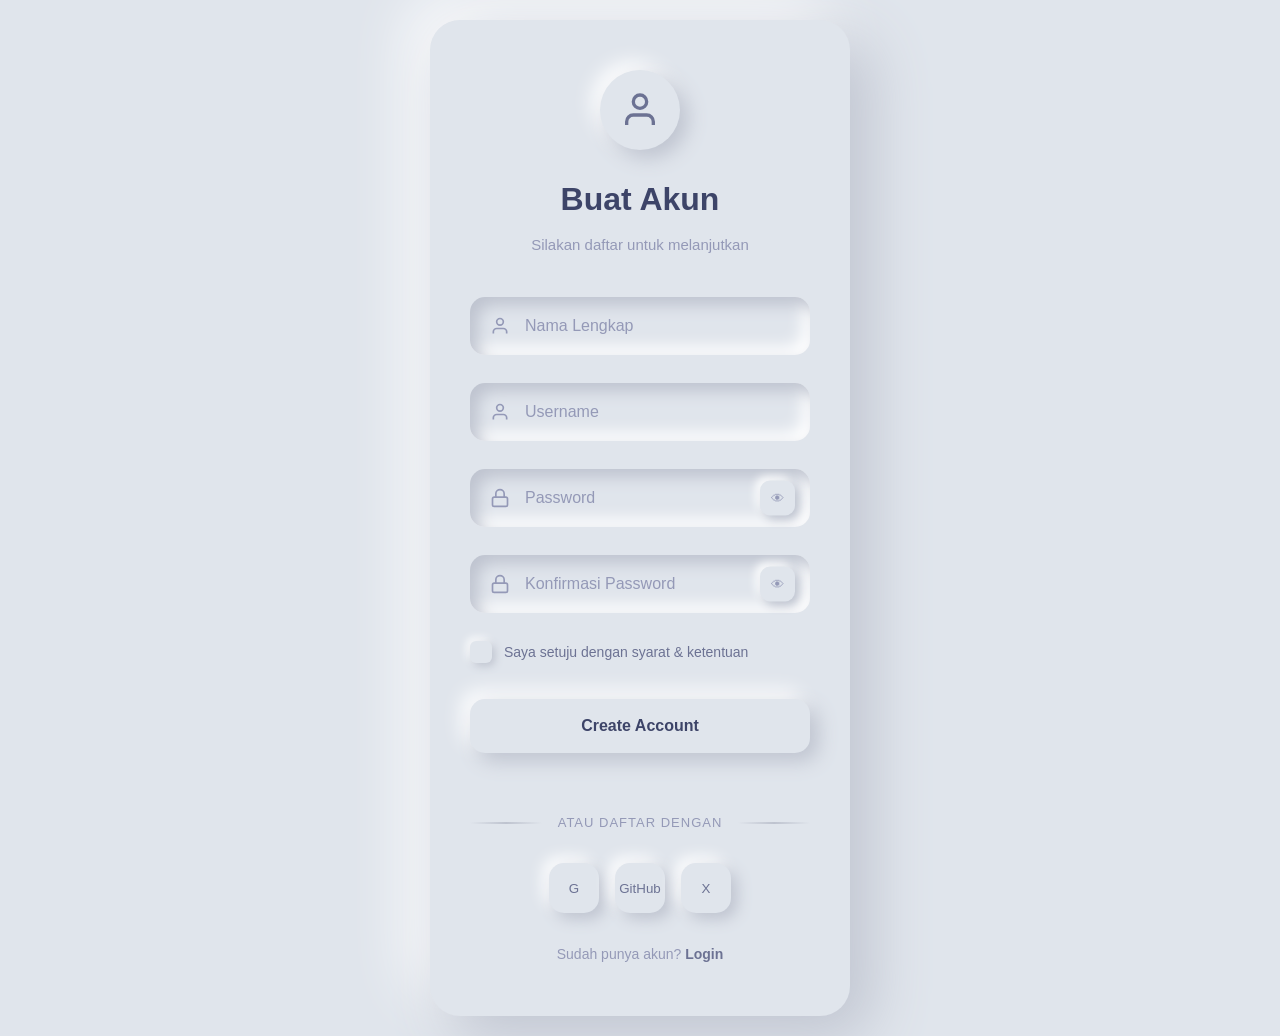
==== login/index.html @ 5c36f398 "Update index.html" ====
<!DOCTYPE html>
<html lang="en">
<head>
    <meta charset="UTF-8">
    <meta name="viewport" content="width=device-width, initial-scale=1.0">
    <title>Neumorphism Register Form</title>

    <link rel="stylesheet" href="style.css">
</head>
<body>

<div class="login-container">
    <div class="login-card">

        <div class="login-header">
            <div class="neu-icon">
                <div class="icon-inner">
                    <svg viewBox="0 0 24 24" fill="none" stroke="currentColor" stroke-width="2">
                        <path d="M20 21v-2a4 4 0 0 0-4-4H8a4 4 0 0 0-4 4v2"/>
                        <circle cx="12" cy="7" r="4"/>
                    </svg>
                </div>
            </div>

            <h2>Buat Akun</h2>
            <p>Silakan daftar untuk melanjutkan</p>
        </div>

        <form class="login-form" id="registerForm" novalidate>
            <form id="loginForm">

            <!-- Nama Lengkap -->
            <div class="form-group">
                <div class="input-group neu-input">
                    <input type="text" id="fullname" name="fullname" required placeholder="Nama Lengkap">

                    <label for="fullname">Nama Lengkap</label>

                    <div class="input-icon">
                        <svg viewBox="0 0 24 24" fill="none" stroke="currentColor" stroke-width="2">
                            <path d="M20 21v-2a4 4 0 0 0-4-4H8a4 4 0 0 0-4 4v2"/>
                            <circle cx="12" cy="7" r="4"/>
                        </svg>
                    </div>
                </div>
            </div>

            <!-- Username -->
            <div class="form-group">
                <div class="input-group neu-input">
                    <input type="text" id="username" name="username" required placeholder="Username">

                    <label for="username">Username</label>

                    <div class="input-icon">
                        <svg viewBox="0 0 24 24" fill="none" stroke="currentColor" stroke-width="2">
                            <path d="M20 21v-2a4 4 0 0 0-4-4H8a4 4 0 0 0-4 4v2"/>
                            <circle cx="12" cy="7" r="4"/>
                        </svg>
                    </div>
                </div>
            </div>

            <!-- Password -->
            <div class="form-group">
                <div class="input-group neu-input password-group">

                    <input type="password" id="password" name="password" required placeholder="Password">

                    <label for="password">Password</label>

                    <div class="input-icon">
                        <svg viewBox="0 0 24 24" fill="none" stroke="currentColor" stroke-width="2">
                            <rect x="3" y="11" width="18" height="11" rx="2"/>
                            <path d="M7 11V7a5 5 0 0110 0v4"/>
                        </svg>
                    </div>

                    <button type="button" class="password-toggle neu-toggle">
                        👁
                    </button>

                </div>
            </div>

            <!-- Konfirmasi Password -->
            <div class="form-group">
                <div class="input-group neu-input password-group">

                    <input type="password" id="confirmPassword" name="confirmPassword" required placeholder="Konfirmasi Password">

                    <label for="confirmPassword">Konfirmasi Password</label>

                    <div class="input-icon">
                        <svg viewBox="0 0 24 24" fill="none" stroke="currentColor" stroke-width="2">
                            <rect x="3" y="11" width="18" height="11" rx="2"/>
                            <path d="M7 11V7a5 5 0 0110 0v4"/>
                        </svg>
                    </div>

                    <button type="button" class="password-toggle neu-toggle">
                        👁
                    </button>

                </div>
            </div>

            <!-- Checkbox -->
            <div class="form-options">
                <div class="remember-wrapper">
                    <input type="checkbox" id="terms" required>

                    <label for="terms" class="checkbox-label">
                        <div class="neu-checkbox">
                            <svg viewBox="0 0 24 24" fill="none" stroke="currentColor" stroke-width="3">
                                <polyline points="20 6 9 17 4 12"/>
                            </svg>
                        </div>

                        Saya setuju dengan syarat & ketentuan
                    </label>
                </div>
            </div>

            <!-- Button -->
            <button type="submit" class="neu-button login-btn">

                <span class="btn-text">Create Account</span>

                <div class="btn-loader">
                    <div class="neu-spinner"></div>
                </div>

            </button>

        </form>

        <!-- Divider -->
        <div class="divider">
            <div class="divider-line"></div>
            <span>atau daftar dengan</span>
            <div class="divider-line"></div>
        </div>

        <!-- Social -->
        <div class="social-login">

            <button type="button" class="social-btn neu-social">
                G
            </button>

            <button type="button" class="social-btn neu-social">
                GitHub
            </button>

            <button type="button" class="social-btn neu-social">
                X
            </button>

        </div>

        <!-- Login Link -->
        <div class="signup-link">
            <p>Sudah punya akun? <a href="#">Login</a></p>
        </div>

    </div>
</div>

    <script src="js/login.js"></script>
</body>
</html>
---- login/style.css ----
/* Neumorphism Login Form - Complete & Self-Contained */

* {
    margin: 0;
    padding: 0;
    box-sizing: border-box;
}

body {
    font-family: -apple-system, BlinkMacSystemFont, 'Segoe UI', Roboto, sans-serif;
    background: #e0e5ec;
    min-height: 100vh;
    display: flex;
    align-items: center;
    justify-content: center;
    padding: 20px;
    line-height: 1.6;
}

.login-container {
    width: 100%;
    max-width: 420px;
}

.login-card {
    background: #e0e5ec;
    border-radius: 30px;
    padding: 50px 40px;
    box-shadow: 
        20px 20px 60px #bec3cf,
        -20px -20px 60px #ffffff;
    position: relative;
    transition: all 0.3s ease;
}

.login-card:hover {
    transform: translateY(-5px);
}

.login-header {
    text-align: center;
    margin-bottom: 40px;
}

.neu-icon {
    width: 80px;
    height: 80px;
    margin: 0 auto 24px;
    background: #e0e5ec;
    border-radius: 50%;
    display: flex;
    align-items: center;
    justify-content: center;
    box-shadow: 
        8px 8px 20px #bec3cf,
        -8px -8px 20px #ffffff,
        inset 0 0 0 #bec3cf,
        inset 0 0 0 #ffffff;
    transition: all 0.3s ease;
}

.neu-icon:hover {
    box-shadow: 
        4px 4px 10px #bec3cf,
        -4px -4px 10px #ffffff,
        inset 4px 4px 10px #bec3cf,
        inset -4px -4px 10px #ffffff;
}

.icon-inner {
    width: 40px;
    height: 40px;
    display: flex;
    align-items: center;
    justify-content: center;
    color: #6c7293;
}

.icon-inner svg {
    width: 100%;
    height: 100%;
}

.login-header h2 {
    color: #3d4468;
    font-size: 2rem;
    font-weight: 600;
    margin-bottom: 8px;
}

.login-header p {
    color: #9499b7;
    font-size: 15px;
    font-weight: 400;
}

/* Neumorphic Input Styles */
.form-group {
    margin-bottom: 28px;
    position: relative;
}

.neu-input {
    position: relative;
    background: #e0e5ec;
    border-radius: 15px;
    box-shadow: 
        inset 8px 8px 16px #bec3cf,
        inset -8px -8px 16px #ffffff;
    transition: all 0.3s ease;
}

.neu-input:focus-within {
    box-shadow: 
        inset 4px 4px 8px #bec3cf,
        inset -4px -4px 8px #ffffff;
}

.neu-input input {
    width: 100%;
    background: transparent;
    border: none;
    padding: 20px 24px;
    padding-left: 55px;
    color: #3d4468;
    font-size: 16px;
    font-weight: 500;
    outline: none;
    transition: all 0.3s ease;
}

.neu-input input::placeholder {
    color: transparent;
}

.neu-input label {
    position: absolute;
    left: 55px;
    top: 50%;
    transform: translateY(-50%);
    color: #9499b7;
    font-size: 16px;
    font-weight: 400;
    pointer-events: none;
    transition: all 0.3s ease;
}

.neu-input input:focus + label,
.neu-input input:not(:placeholder-shown) + label {
    top: 8px;
    font-size: 12px;
    color: #6c7293;
    transform: translateY(0);
}

.input-icon {
    position: absolute;
    left: 20px;
    top: 50%;
    transform: translateY(-50%);
    width: 20px;
    height: 20px;
    color: #9499b7;
    transition: all 0.3s ease;
}

.input-icon svg {
    width: 100%;
    height: 100%;
}

.neu-input:focus-within .input-icon {
    color: #6c7293;
}

/* Password Toggle */
.password-group {
    padding-right: 50px;
}

.neu-toggle {
    position: absolute;
    right: 15px;
    top: 50%;
    transform: translateY(-50%);
    background: #e0e5ec;
    border: none;
    width: 35px;
    height: 35px;
    border-radius: 10px;
    cursor: pointer;
    display: flex;
    align-items: center;
    justify-content: center;
    color: #9499b7;
    box-shadow: 
        4px 4px 10px #bec3cf,
        -4px -4px 10px #ffffff;
    transition: all 0.3s ease;
}

.neu-toggle:hover {
    color: #6c7293;
}

.neu-toggle:active {
    box-shadow: 
        inset 2px 2px 5px #bec3cf,
        inset -2px -2px 5px #ffffff;
}

.neu-toggle svg {
    width: 18px;
    height: 18px;
}

.eye-closed {
    display: none;
}

.neu-toggle.show-password .eye-open {
    display: none;
}

.neu-toggle.show-password .eye-closed {
    display: block;
}

/* Form Options */
.form-options {
    display: flex;
    justify-content: space-between;
    align-items: center;
    margin-bottom: 35px;
    flex-wrap: wrap;
    gap: 16px;
}

.remember-wrapper {
    display: flex;
    align-items: center;
    cursor: pointer;
}

.remember-wrapper input[type="checkbox"] {
    display: none;
}

.checkbox-label {
    display: flex;
    align-items: center;
    gap: 12px;
    cursor: pointer;
    user-select: none;
    color: #6c7293;
    font-size: 14px;
    font-weight: 500;
}

.neu-checkbox {
    width: 22px;
    height: 22px;
    background: #e0e5ec;
    border-radius: 6px;
    display: flex;
    align-items: center;
    justify-content: center;
    box-shadow: 
        3px 3px 8px #bec3cf,
        -3px -3px 8px #ffffff;
    transition: all 0.3s ease;
    position: relative;
    overflow: hidden;
}

.remember-wrapper input[type="checkbox"]:checked + .checkbox-label .neu-checkbox {
    box-shadow: 
        inset 2px 2px 5px #bec3cf,
        inset -2px -2px 5px #ffffff;
}

.neu-checkbox svg {
    width: 14px;
    height: 14px;
    color: #00c896;
    opacity: 0;
    transform: scale(0);
    transition: all 0.3s ease;
}

.remember-wrapper input[type="checkbox"]:checked + .checkbox-label .neu-checkbox svg {
    opacity: 1;
    transform: scale(1);
}

.forgot-link {
    color: #6c7293;
    text-decoration: none;
    font-size: 14px;
    font-weight: 500;
    transition: color 0.3s ease;
}

.forgot-link:hover {
    color: #3d4468;
}

/* Neumorphic Button */
.neu-button {
    width: 100%;
    background: #e0e5ec;
    border: none;
    border-radius: 15px;
    padding: 18px 32px;
    color: #3d4468;
    font-size: 16px;
    font-weight: 600;
    cursor: pointer;
    position: relative;
    margin-bottom: 30px;
    box-shadow: 
        8px 8px 20px #bec3cf,
        -8px -8px 20px #ffffff;
    transition: all 0.3s ease;
    overflow: hidden;
}

.neu-button::before {
    content: '';
    position: absolute;
    top: 0;
    left: -100%;
    width: 100%;
    height: 100%;
    background: linear-gradient(90deg, transparent, rgba(255, 255, 255, 0.3), transparent);
    transition: left 0.5s ease;
}

.neu-button:hover {
    transform: translateY(-2px);
    box-shadow: 
        12px 12px 30px #bec3cf,
        -12px -12px 30px #ffffff;
}

.neu-button:hover::before {
    left: 100%;
}

.neu-button:active {
    transform: translateY(0);
    box-shadow: 
        inset 4px 4px 10px #bec3cf,
        inset -4px -4px 10px #ffffff;
}

.btn-text {
    position: relative;
    z-index: 1;
    transition: opacity 0.3s ease;
}

.btn-loader {
    position: absolute;
    top: 50%;
    left: 50%;
    transform: translate(-50%, -50%);
    opacity: 0;
    transition: opacity 0.3s ease;
}

.neu-spinner {
    width: 20px;
    height: 20px;
    border: 3px solid #bec3cf;
    border-top: 3px solid #6c7293;
    border-radius: 50%;
    animation: spin 1s linear infinite;
}

@keyframes spin {
    0% { transform: rotate(0deg); }
    100% { transform: rotate(360deg); }
}

.neu-button.loading .btn-text {
    opacity: 0;
}

.neu-button.loading .btn-loader {
    opacity: 1;
}

/* Divider */
.divider {
    display: flex;
    align-items: center;
    margin: 30px 0;
    gap: 16px;
}

.divider-line {
    flex: 1;
    height: 2px;
    background: linear-gradient(90deg, transparent, #bec3cf, transparent);
}

.divider span {
    color: #9499b7;
    font-size: 13px;
    font-weight: 500;
    text-transform: uppercase;
    letter-spacing: 1px;
}

/* Social Login */
.social-login {
    display: flex;
    justify-content: center;
    gap: 16px;
    margin-bottom: 30px;
}

.neu-social {
    width: 50px;
    height: 50px;
    background: #e0e5ec;
    border: none;
    border-radius: 15px;
    cursor: pointer;
    display: flex;
    align-items: center;
    justify-content: center;
    color: #6c7293;
    box-shadow: 
        6px 6px 15px #bec3cf,
        -6px -6px 15px #ffffff;
    transition: all 0.3s ease;
}

.neu-social:hover {
    transform: translateY(-2px);
    box-shadow: 
        8px 8px 20px #bec3cf,
        -8px -8px 20px #ffffff;
}

.neu-social:active {
    transform: translateY(0);
    box-shadow: 
        inset 3px 3px 8px #bec3cf,
        inset -3px -3px 8px #ffffff;
}

.neu-social svg {
    width: 22px;
    height: 22px;
}

/* Signup Link */
.signup-link {
    text-align: center;
}

.signup-link p {
    color: #9499b7;
    font-size: 14px;
}

.signup-link a {
    color: #6c7293;
    text-decoration: none;
    font-weight: 600;
    transition: color 0.3s ease;
}

.signup-link a:hover {
    color: #3d4468;
}

/* Error States */
.error-message {
    color: #ff3b5c;
    font-size: 12px;
    font-weight: 500;
    margin-top: 8px;
    margin-left: 20px;
    opacity: 0;
    transform: translateY(-10px);
    transition: all 0.3s ease;
}

.error-message.show {
    opacity: 1;
    transform: translateY(0);
}

.form-group.error .neu-input {
    box-shadow: 
        inset 8px 8px 16px #ffb8c4,
        inset -8px -8px 16px #ffffff,
        0 0 0 2px #ff3b5c;
}

/* Success Message */
.success-message {
    display: none;
    text-align: center;
    padding: 40px 20px;
    opacity: 0;
    transform: translateY(20px);
    transition: all 0.5s ease;
}

.success-message.show {
    display: block;
    opacity: 1;
    transform: translateY(0);
}

.success-message .neu-icon {
    background: #e0e5ec;
    color: #00c896;
    margin-bottom: 20px;
}

.success-message h3 {
    color: #3d4468;
    font-size: 1.5rem;
    margin-bottom: 8px;
}

.success-message p {
    color: #9499b7;
    font-size: 14px;
}

/* Mobile Responsive */
@media (max-width: 480px) {
    body {
        padding: 16px;
    }
    
    .login-card {
        padding: 35px 25px;
        border-radius: 20px;
    }
    
    .login-header h2 {
        font-size: 1.75rem;
    }
    
    .neu-input input {
        padding: 18px 20px;
        padding-left: 50px;
    }
    
    .neu-input label {
        left: 50px;
    }
    
    .form-options {
        flex-direction: column;
        align-items: flex-start;
        gap: 16px;
    }
}
/* === Accessibility: keyboard focus indicators === */
/* Restores visible focus rings for keyboard users without affecting mouse interaction. */
:focus-visible {
    outline: 2px solid currentColor;
    outline-offset: 2px;
    border-radius: 4px;
}

/* Reduced motion: respect user preference. Animations defined per form will tone down. */
@media (prefers-reduced-motion: reduce) {
    *, *::before, *::after {
        animation-duration: 0.01ms !important;
        animation-iteration-count: 1 !important;
        transition-duration: 0.01ms !important;
        scroll-behavior: auto !important;
    }
}
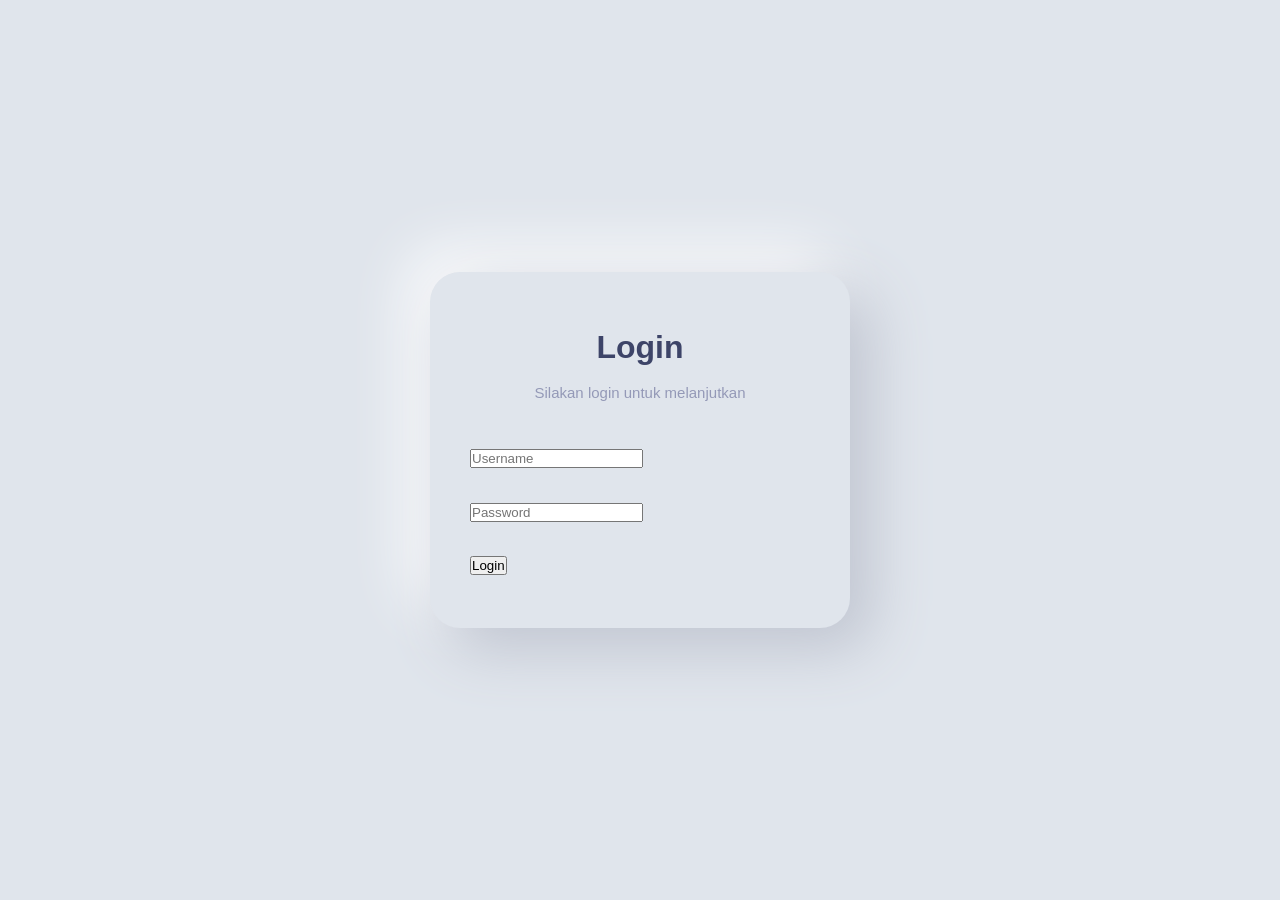
==== commit e1d5eec1: "Update index.html" ====
--- a/login/index.html
+++ b/login/index.html
@@ -3,170 +3,55 @@
 <head>
     <meta charset="UTF-8">
     <meta name="viewport" content="width=device-width, initial-scale=1.0">
-    <title>Neumorphism Register Form</title>
+    <title>Login</title>
 
     <link rel="stylesheet" href="style.css">
 </head>
 <body>
 
 <div class="login-container">
+
     <div class="login-card">
 
         <div class="login-header">
-            <div class="neu-icon">
-                <div class="icon-inner">
-                    <svg viewBox="0 0 24 24" fill="none" stroke="currentColor" stroke-width="2">
-                        <path d="M20 21v-2a4 4 0 0 0-4-4H8a4 4 0 0 0-4 4v2"/>
-                        <circle cx="12" cy="7" r="4"/>
-                    </svg>
-                </div>
-            </div>
-
-            <h2>Buat Akun</h2>
-            <p>Silakan daftar untuk melanjutkan</p>
+            <h2>Login</h2>
+            <p>Silakan login untuk melanjutkan</p>
         </div>
 
-        <form class="login-form" id="registerForm" novalidate>
-            <form id="loginForm">
-
-            <!-- Nama Lengkap -->
-            <div class="form-group">
-                <div class="input-group neu-input">
-                    <input type="text" id="fullname" name="fullname" required placeholder="Nama Lengkap">
-
-                    <label for="fullname">Nama Lengkap</label>
-
-                    <div class="input-icon">
-                        <svg viewBox="0 0 24 24" fill="none" stroke="currentColor" stroke-width="2">
-                            <path d="M20 21v-2a4 4 0 0 0-4-4H8a4 4 0 0 0-4 4v2"/>
-                            <circle cx="12" cy="7" r="4"/>
-                        </svg>
-                    </div>
-                </div>
-            </div>
+        <form id="loginForm">
 
             <!-- Username -->
             <div class="form-group">
-                <div class="input-group neu-input">
-                    <input type="text" id="username" name="username" required placeholder="Username">
-
-                    <label for="username">Username</label>
-
-                    <div class="input-icon">
-                        <svg viewBox="0 0 24 24" fill="none" stroke="currentColor" stroke-width="2">
-                            <path d="M20 21v-2a4 4 0 0 0-4-4H8a4 4 0 0 0-4 4v2"/>
-                            <circle cx="12" cy="7" r="4"/>
-                        </svg>
-                    </div>
-                </div>
+                <input
+                    type="text"
+                    id="username"
+                    placeholder="Username"
+                    required
+                >
             </div>
 
             <!-- Password -->
             <div class="form-group">
-                <div class="input-group neu-input password-group">
-
-                    <input type="password" id="password" name="password" required placeholder="Password">
-
-                    <label for="password">Password</label>
-
-                    <div class="input-icon">
-                        <svg viewBox="0 0 24 24" fill="none" stroke="currentColor" stroke-width="2">
-                            <rect x="3" y="11" width="18" height="11" rx="2"/>
-                            <path d="M7 11V7a5 5 0 0110 0v4"/>
-                        </svg>
-                    </div>
-
-                    <button type="button" class="password-toggle neu-toggle">
-                        👁
-                    </button>
-
-                </div>
-            </div>
-
-            <!-- Konfirmasi Password -->
-            <div class="form-group">
-                <div class="input-group neu-input password-group">
-
-                    <input type="password" id="confirmPassword" name="confirmPassword" required placeholder="Konfirmasi Password">
-
-                    <label for="confirmPassword">Konfirmasi Password</label>
-
-                    <div class="input-icon">
-                        <svg viewBox="0 0 24 24" fill="none" stroke="currentColor" stroke-width="2">
-                            <rect x="3" y="11" width="18" height="11" rx="2"/>
-                            <path d="M7 11V7a5 5 0 0110 0v4"/>
-                        </svg>
-                    </div>
-
-                    <button type="button" class="password-toggle neu-toggle">
-                        👁
-                    </button>
-
-                </div>
-            </div>
-
-            <!-- Checkbox -->
-            <div class="form-options">
-                <div class="remember-wrapper">
-                    <input type="checkbox" id="terms" required>
-
-                    <label for="terms" class="checkbox-label">
-                        <div class="neu-checkbox">
-                            <svg viewBox="0 0 24 24" fill="none" stroke="currentColor" stroke-width="3">
-                                <polyline points="20 6 9 17 4 12"/>
-                            </svg>
-                        </div>
-
-                        Saya setuju dengan syarat & ketentuan
-                    </label>
-                </div>
+                <input
+                    type="password"
+                    id="password"
+                    placeholder="Password"
+                    required
+                >
             </div>
 
             <!-- Button -->
-            <button type="submit" class="neu-button login-btn">
-
-                <span class="btn-text">Create Account</span>
-
-                <div class="btn-loader">
-                    <div class="neu-spinner"></div>
-                </div>
-
+            <button type="submit">
+                Login
             </button>
 
         </form>
 
-        <!-- Divider -->
-        <div class="divider">
-            <div class="divider-line"></div>
-            <span>atau daftar dengan</span>
-            <div class="divider-line"></div>
-        </div>
+    </div>
 
-        <!-- Social -->
-        <div class="social-login">
-
-            <button type="button" class="social-btn neu-social">
-                G
-            </button>
-
-            <button type="button" class="social-btn neu-social">
-                GitHub
-            </button>
-
-            <button type="button" class="social-btn neu-social">
-                X
-            </button>
-
-        </div>
-
-        <!-- Login Link -->
-        <div class="signup-link">
-            <p>Sudah punya akun? <a href="#">Login</a></p>
-        </div>
-
-    </div>
 </div>
 
-    <script src="js/login.js"></script>
+<script src="js/login.js"></script>
+
 </body>
 </html>
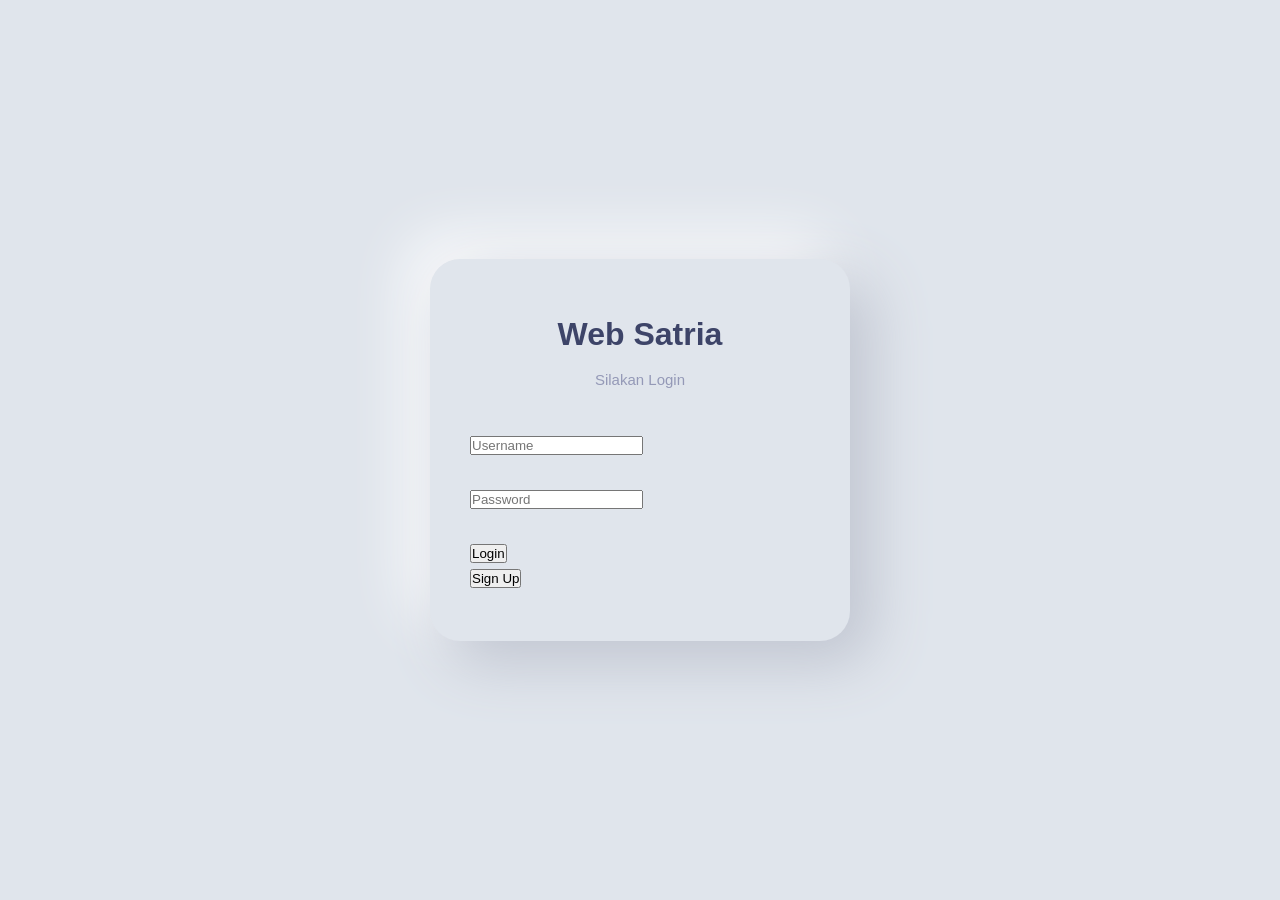
==== commit 8c252f40: "Update index.html" ====
--- a/login/index.html
+++ b/login/index.html
@@ -1,11 +1,12 @@
 <!DOCTYPE html>
-<html lang="en">
+<html lang="id">
 <head>
-    <meta charset="UTF-8">
-    <meta name="viewport" content="width=device-width, initial-scale=1.0">
-    <title>Login</title>
+<meta charset="UTF-8">
+<meta name="viewport" content="width=device-width, initial-scale=1.0">
 
-    <link rel="stylesheet" href="style.css">
+<title>Login</title>
+
+<link rel="stylesheet" href="style.css">
 </head>
 <body>
 
@@ -14,13 +15,12 @@
     <div class="login-card">
 
         <div class="login-header">
-            <h2>Login</h2>
-            <p>Silakan login untuk melanjutkan</p>
+            <h2>Web Satria</h2>
+            <p>Silakan Login</p>
         </div>
 
         <form id="loginForm">
 
-            <!-- Username -->
             <div class="form-group">
                 <input
                     type="text"
@@ -30,7 +30,6 @@
                 >
             </div>
 
-            <!-- Password -->
             <div class="form-group">
                 <input
                     type="password"
@@ -40,12 +39,18 @@
                 >
             </div>
 
-            <!-- Button -->
             <button type="submit">
                 Login
             </button>
 
         </form>
+
+        <button
+            class="signup-btn"
+            onclick="location.href='register.html'"
+        >
+            Sign Up
+        </button>
 
     </div>
 
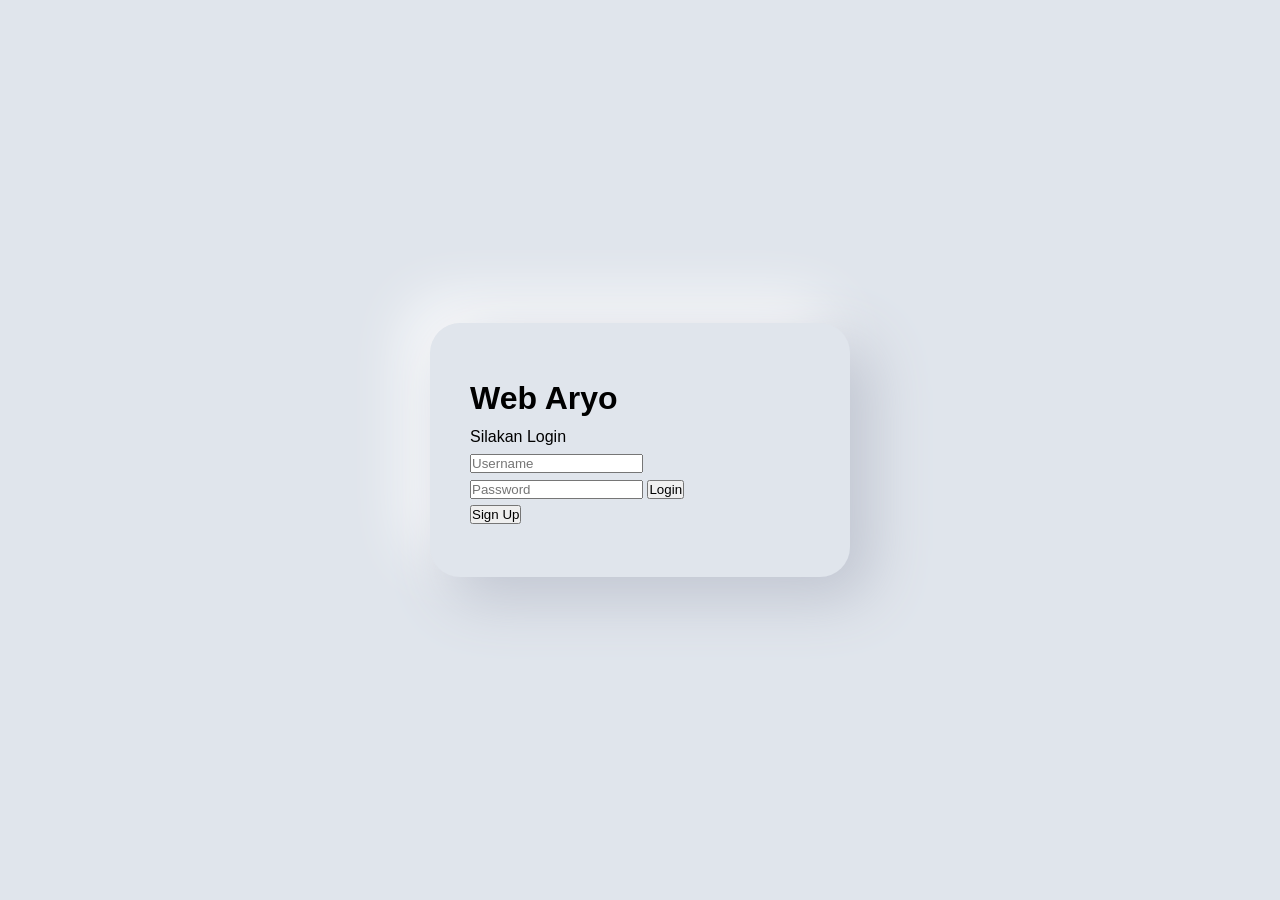
==== commit 949c72c5: "Update index.html" ====
--- a/login/index.html
+++ b/login/index.html
@@ -14,30 +14,25 @@
 
     <div class="login-card">
 
-        <div class="login-header">
-            <h2>Web Satria</h2>
-            <p>Silakan Login</p>
-        </div>
+        <h1>Web Aryo</h1>
+
+        <p>Silakan Login</p>
 
         <form id="loginForm">
 
-            <div class="form-group">
-                <input
-                    type="text"
-                    id="username"
-                    placeholder="Username"
-                    required
-                >
-            </div>
+            <input
+                type="text"
+                id="username"
+                placeholder="Username"
+                required
+            >
 
-            <div class="form-group">
-                <input
-                    type="password"
-                    id="password"
-                    placeholder="Password"
-                    required
-                >
-            </div>
+            <input
+                type="password"
+                id="password"
+                placeholder="Password"
+                required
+            >
 
             <button type="submit">
                 Login
@@ -47,7 +42,7 @@
 
         <button
             class="signup-btn"
-            onclick="location.href='register.html'"
+            onclick="window.location.href='register.html'"
         >
             Sign Up
         </button>
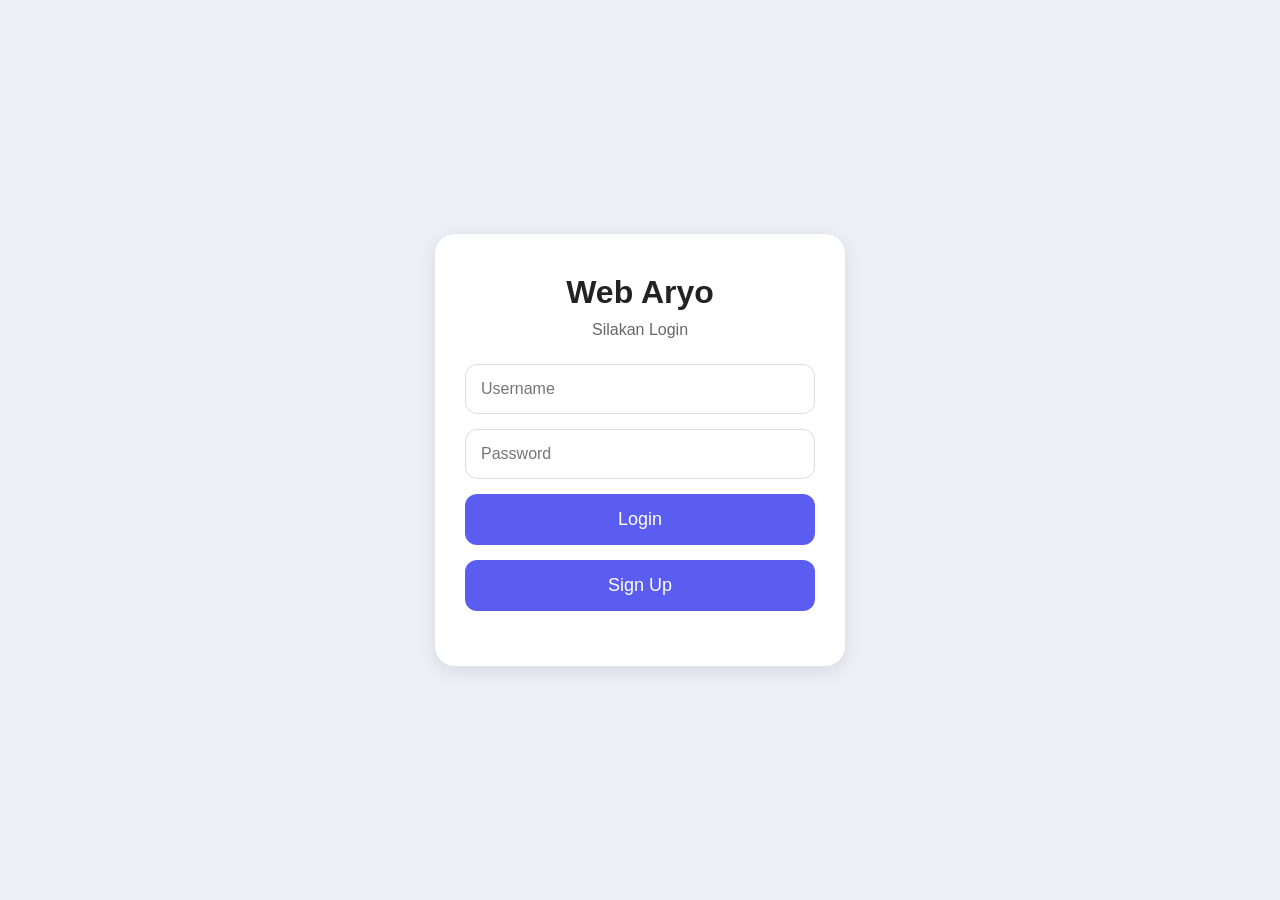
==== commit d96593ab: "Update index.html" ====
--- a/login/index.html
+++ b/login/index.html
@@ -51,7 +51,7 @@
 
 </div>
 
-<script src="js/login.js"></script>
+<script src="login.js"></script>
 
 </body>
 </html>
--- a/login/style.css
+++ b/login/style.css
@@ -1,584 +1,97 @@
-/* Neumorphism Login Form - Complete & Self-Contained */
-
-* {
-    margin: 0;
-    padding: 0;
-    box-sizing: border-box;
+*{
+    margin:0;
+    padding:0;
+    box-sizing:border-box;
 }
 
-body {
-    font-family: -apple-system, BlinkMacSystemFont, 'Segoe UI', Roboto, sans-serif;
-    background: #e0e5ec;
-    min-height: 100vh;
-    display: flex;
-    align-items: center;
-    justify-content: center;
-    padding: 20px;
-    line-height: 1.6;
+body{
+
+    font-family:Arial,sans-serif;
+
+    background:#edf1f7;
+
+    display:flex;
+
+    justify-content:center;
+
+    align-items:center;
+
+    min-height:100vh;
 }
 
-.login-container {
-    width: 100%;
-    max-width: 420px;
+.login-container{
+
+    width:100%;
+    max-width:450px;
+
+    padding:20px;
 }
 
-.login-card {
-    background: #e0e5ec;
-    border-radius: 30px;
-    padding: 50px 40px;
-    box-shadow: 
-        20px 20px 60px #bec3cf,
-        -20px -20px 60px #ffffff;
-    position: relative;
-    transition: all 0.3s ease;
+.login-card{
+
+    background:white;
+
+    padding:40px 30px;
+
+    border-radius:20px;
+
+    box-shadow:
+    0 5px 20px rgba(0,0,0,.1);
+
+    text-align:center;
 }
 
-.login-card:hover {
-    transform: translateY(-5px);
+.login-card h1{
+
+    margin-bottom:10px;
+
+    color:#222;
 }
 
-.login-header {
-    text-align: center;
-    margin-bottom: 40px;
+.login-card p{
+
+    color:#666;
+
+    margin-bottom:25px;
 }
 
-.neu-icon {
-    width: 80px;
-    height: 80px;
-    margin: 0 auto 24px;
-    background: #e0e5ec;
-    border-radius: 50%;
-    display: flex;
-    align-items: center;
-    justify-content: center;
-    box-shadow: 
-        8px 8px 20px #bec3cf,
-        -8px -8px 20px #ffffff,
-        inset 0 0 0 #bec3cf,
-        inset 0 0 0 #ffffff;
-    transition: all 0.3s ease;
+.login-card input{
+
+    width:100%;
+
+    padding:15px;
+
+    margin-bottom:15px;
+
+    border:1px solid #ddd;
+
+    border-radius:12px;
+
+    font-size:16px;
 }
 
-.neu-icon:hover {
-    box-shadow: 
-        4px 4px 10px #bec3cf,
-        -4px -4px 10px #ffffff,
-        inset 4px 4px 10px #bec3cf,
-        inset -4px -4px 10px #ffffff;
+.login-card button{
+
+    width:100%;
+
+    padding:15px;
+
+    border:none;
+
+    border-radius:12px;
+
+    font-size:18px;
+
+    color:white;
+
+    background:#5a5df0;
+
+    cursor:pointer;
+
+    margin-bottom:15px;
 }
 
-.icon-inner {
-    width: 40px;
-    height: 40px;
-    display: flex;
-    align-items: center;
-    justify-content: center;
-    color: #6c7293;
+.signup-btn{
+
+    background:#5a5df0;
 }
-
-.icon-inner svg {
-    width: 100%;
-    height: 100%;
-}
-
-.login-header h2 {
-    color: #3d4468;
-    font-size: 2rem;
-    font-weight: 600;
-    margin-bottom: 8px;
-}
-
-.login-header p {
-    color: #9499b7;
-    font-size: 15px;
-    font-weight: 400;
-}
-
-/* Neumorphic Input Styles */
-.form-group {
-    margin-bottom: 28px;
-    position: relative;
-}
-
-.neu-input {
-    position: relative;
-    background: #e0e5ec;
-    border-radius: 15px;
-    box-shadow: 
-        inset 8px 8px 16px #bec3cf,
-        inset -8px -8px 16px #ffffff;
-    transition: all 0.3s ease;
-}
-
-.neu-input:focus-within {
-    box-shadow: 
-        inset 4px 4px 8px #bec3cf,
-        inset -4px -4px 8px #ffffff;
-}
-
-.neu-input input {
-    width: 100%;
-    background: transparent;
-    border: none;
-    padding: 20px 24px;
-    padding-left: 55px;
-    color: #3d4468;
-    font-size: 16px;
-    font-weight: 500;
-    outline: none;
-    transition: all 0.3s ease;
-}
-
-.neu-input input::placeholder {
-    color: transparent;
-}
-
-.neu-input label {
-    position: absolute;
-    left: 55px;
-    top: 50%;
-    transform: translateY(-50%);
-    color: #9499b7;
-    font-size: 16px;
-    font-weight: 400;
-    pointer-events: none;
-    transition: all 0.3s ease;
-}
-
-.neu-input input:focus + label,
-.neu-input input:not(:placeholder-shown) + label {
-    top: 8px;
-    font-size: 12px;
-    color: #6c7293;
-    transform: translateY(0);
-}
-
-.input-icon {
-    position: absolute;
-    left: 20px;
-    top: 50%;
-    transform: translateY(-50%);
-    width: 20px;
-    height: 20px;
-    color: #9499b7;
-    transition: all 0.3s ease;
-}
-
-.input-icon svg {
-    width: 100%;
-    height: 100%;
-}
-
-.neu-input:focus-within .input-icon {
-    color: #6c7293;
-}
-
-/* Password Toggle */
-.password-group {
-    padding-right: 50px;
-}
-
-.neu-toggle {
-    position: absolute;
-    right: 15px;
-    top: 50%;
-    transform: translateY(-50%);
-    background: #e0e5ec;
-    border: none;
-    width: 35px;
-    height: 35px;
-    border-radius: 10px;
-    cursor: pointer;
-    display: flex;
-    align-items: center;
-    justify-content: center;
-    color: #9499b7;
-    box-shadow: 
-        4px 4px 10px #bec3cf,
-        -4px -4px 10px #ffffff;
-    transition: all 0.3s ease;
-}
-
-.neu-toggle:hover {
-    color: #6c7293;
-}
-
-.neu-toggle:active {
-    box-shadow: 
-        inset 2px 2px 5px #bec3cf,
-        inset -2px -2px 5px #ffffff;
-}
-
-.neu-toggle svg {
-    width: 18px;
-    height: 18px;
-}
-
-.eye-closed {
-    display: none;
-}
-
-.neu-toggle.show-password .eye-open {
-    display: none;
-}
-
-.neu-toggle.show-password .eye-closed {
-    display: block;
-}
-
-/* Form Options */
-.form-options {
-    display: flex;
-    justify-content: space-between;
-    align-items: center;
-    margin-bottom: 35px;
-    flex-wrap: wrap;
-    gap: 16px;
-}
-
-.remember-wrapper {
-    display: flex;
-    align-items: center;
-    cursor: pointer;
-}
-
-.remember-wrapper input[type="checkbox"] {
-    display: none;
-}
-
-.checkbox-label {
-    display: flex;
-    align-items: center;
-    gap: 12px;
-    cursor: pointer;
-    user-select: none;
-    color: #6c7293;
-    font-size: 14px;
-    font-weight: 500;
-}
-
-.neu-checkbox {
-    width: 22px;
-    height: 22px;
-    background: #e0e5ec;
-    border-radius: 6px;
-    display: flex;
-    align-items: center;
-    justify-content: center;
-    box-shadow: 
-        3px 3px 8px #bec3cf,
-        -3px -3px 8px #ffffff;
-    transition: all 0.3s ease;
-    position: relative;
-    overflow: hidden;
-}
-
-.remember-wrapper input[type="checkbox"]:checked + .checkbox-label .neu-checkbox {
-    box-shadow: 
-        inset 2px 2px 5px #bec3cf,
-        inset -2px -2px 5px #ffffff;
-}
-
-.neu-checkbox svg {
-    width: 14px;
-    height: 14px;
-    color: #00c896;
-    opacity: 0;
-    transform: scale(0);
-    transition: all 0.3s ease;
-}
-
-.remember-wrapper input[type="checkbox"]:checked + .checkbox-label .neu-checkbox svg {
-    opacity: 1;
-    transform: scale(1);
-}
-
-.forgot-link {
-    color: #6c7293;
-    text-decoration: none;
-    font-size: 14px;
-    font-weight: 500;
-    transition: color 0.3s ease;
-}
-
-.forgot-link:hover {
-    color: #3d4468;
-}
-
-/* Neumorphic Button */
-.neu-button {
-    width: 100%;
-    background: #e0e5ec;
-    border: none;
-    border-radius: 15px;
-    padding: 18px 32px;
-    color: #3d4468;
-    font-size: 16px;
-    font-weight: 600;
-    cursor: pointer;
-    position: relative;
-    margin-bottom: 30px;
-    box-shadow: 
-        8px 8px 20px #bec3cf,
-        -8px -8px 20px #ffffff;
-    transition: all 0.3s ease;
-    overflow: hidden;
-}
-
-.neu-button::before {
-    content: '';
-    position: absolute;
-    top: 0;
-    left: -100%;
-    width: 100%;
-    height: 100%;
-    background: linear-gradient(90deg, transparent, rgba(255, 255, 255, 0.3), transparent);
-    transition: left 0.5s ease;
-}
-
-.neu-button:hover {
-    transform: translateY(-2px);
-    box-shadow: 
-        12px 12px 30px #bec3cf,
-        -12px -12px 30px #ffffff;
-}
-
-.neu-button:hover::before {
-    left: 100%;
-}
-
-.neu-button:active {
-    transform: translateY(0);
-    box-shadow: 
-        inset 4px 4px 10px #bec3cf,
-        inset -4px -4px 10px #ffffff;
-}
-
-.btn-text {
-    position: relative;
-    z-index: 1;
-    transition: opacity 0.3s ease;
-}
-
-.btn-loader {
-    position: absolute;
-    top: 50%;
-    left: 50%;
-    transform: translate(-50%, -50%);
-    opacity: 0;
-    transition: opacity 0.3s ease;
-}
-
-.neu-spinner {
-    width: 20px;
-    height: 20px;
-    border: 3px solid #bec3cf;
-    border-top: 3px solid #6c7293;
-    border-radius: 50%;
-    animation: spin 1s linear infinite;
-}
-
-@keyframes spin {
-    0% { transform: rotate(0deg); }
-    100% { transform: rotate(360deg); }
-}
-
-.neu-button.loading .btn-text {
-    opacity: 0;
-}
-
-.neu-button.loading .btn-loader {
-    opacity: 1;
-}
-
-/* Divider */
-.divider {
-    display: flex;
-    align-items: center;
-    margin: 30px 0;
-    gap: 16px;
-}
-
-.divider-line {
-    flex: 1;
-    height: 2px;
-    background: linear-gradient(90deg, transparent, #bec3cf, transparent);
-}
-
-.divider span {
-    color: #9499b7;
-    font-size: 13px;
-    font-weight: 500;
-    text-transform: uppercase;
-    letter-spacing: 1px;
-}
-
-/* Social Login */
-.social-login {
-    display: flex;
-    justify-content: center;
-    gap: 16px;
-    margin-bottom: 30px;
-}
-
-.neu-social {
-    width: 50px;
-    height: 50px;
-    background: #e0e5ec;
-    border: none;
-    border-radius: 15px;
-    cursor: pointer;
-    display: flex;
-    align-items: center;
-    justify-content: center;
-    color: #6c7293;
-    box-shadow: 
-        6px 6px 15px #bec3cf,
-        -6px -6px 15px #ffffff;
-    transition: all 0.3s ease;
-}
-
-.neu-social:hover {
-    transform: translateY(-2px);
-    box-shadow: 
-        8px 8px 20px #bec3cf,
-        -8px -8px 20px #ffffff;
-}
-
-.neu-social:active {
-    transform: translateY(0);
-    box-shadow: 
-        inset 3px 3px 8px #bec3cf,
-        inset -3px -3px 8px #ffffff;
-}
-
-.neu-social svg {
-    width: 22px;
-    height: 22px;
-}
-
-/* Signup Link */
-.signup-link {
-    text-align: center;
-}
-
-.signup-link p {
-    color: #9499b7;
-    font-size: 14px;
-}
-
-.signup-link a {
-    color: #6c7293;
-    text-decoration: none;
-    font-weight: 600;
-    transition: color 0.3s ease;
-}
-
-.signup-link a:hover {
-    color: #3d4468;
-}
-
-/* Error States */
-.error-message {
-    color: #ff3b5c;
-    font-size: 12px;
-    font-weight: 500;
-    margin-top: 8px;
-    margin-left: 20px;
-    opacity: 0;
-    transform: translateY(-10px);
-    transition: all 0.3s ease;
-}
-
-.error-message.show {
-    opacity: 1;
-    transform: translateY(0);
-}
-
-.form-group.error .neu-input {
-    box-shadow: 
-        inset 8px 8px 16px #ffb8c4,
-        inset -8px -8px 16px #ffffff,
-        0 0 0 2px #ff3b5c;
-}
-
-/* Success Message */
-.success-message {
-    display: none;
-    text-align: center;
-    padding: 40px 20px;
-    opacity: 0;
-    transform: translateY(20px);
-    transition: all 0.5s ease;
-}
-
-.success-message.show {
-    display: block;
-    opacity: 1;
-    transform: translateY(0);
-}
-
-.success-message .neu-icon {
-    background: #e0e5ec;
-    color: #00c896;
-    margin-bottom: 20px;
-}
-
-.success-message h3 {
-    color: #3d4468;
-    font-size: 1.5rem;
-    margin-bottom: 8px;
-}
-
-.success-message p {
-    color: #9499b7;
-    font-size: 14px;
-}
-
-/* Mobile Responsive */
-@media (max-width: 480px) {
-    body {
-        padding: 16px;
-    }
-    
-    .login-card {
-        padding: 35px 25px;
-        border-radius: 20px;
-    }
-    
-    .login-header h2 {
-        font-size: 1.75rem;
-    }
-    
-    .neu-input input {
-        padding: 18px 20px;
-        padding-left: 50px;
-    }
-    
-    .neu-input label {
-        left: 50px;
-    }
-    
-    .form-options {
-        flex-direction: column;
-        align-items: flex-start;
-        gap: 16px;
-    }
-}
-/* === Accessibility: keyboard focus indicators === */
-/* Restores visible focus rings for keyboard users without affecting mouse interaction. */
-:focus-visible {
-    outline: 2px solid currentColor;
-    outline-offset: 2px;
-    border-radius: 4px;
-}
-
-/* Reduced motion: respect user preference. Animations defined per form will tone down. */
-@media (prefers-reduced-motion: reduce) {
-    *, *::before, *::after {
-        animation-duration: 0.01ms !important;
-        animation-iteration-count: 1 !important;
-        transition-duration: 0.01ms !important;
-        scroll-behavior: auto !important;
-    }
-}
